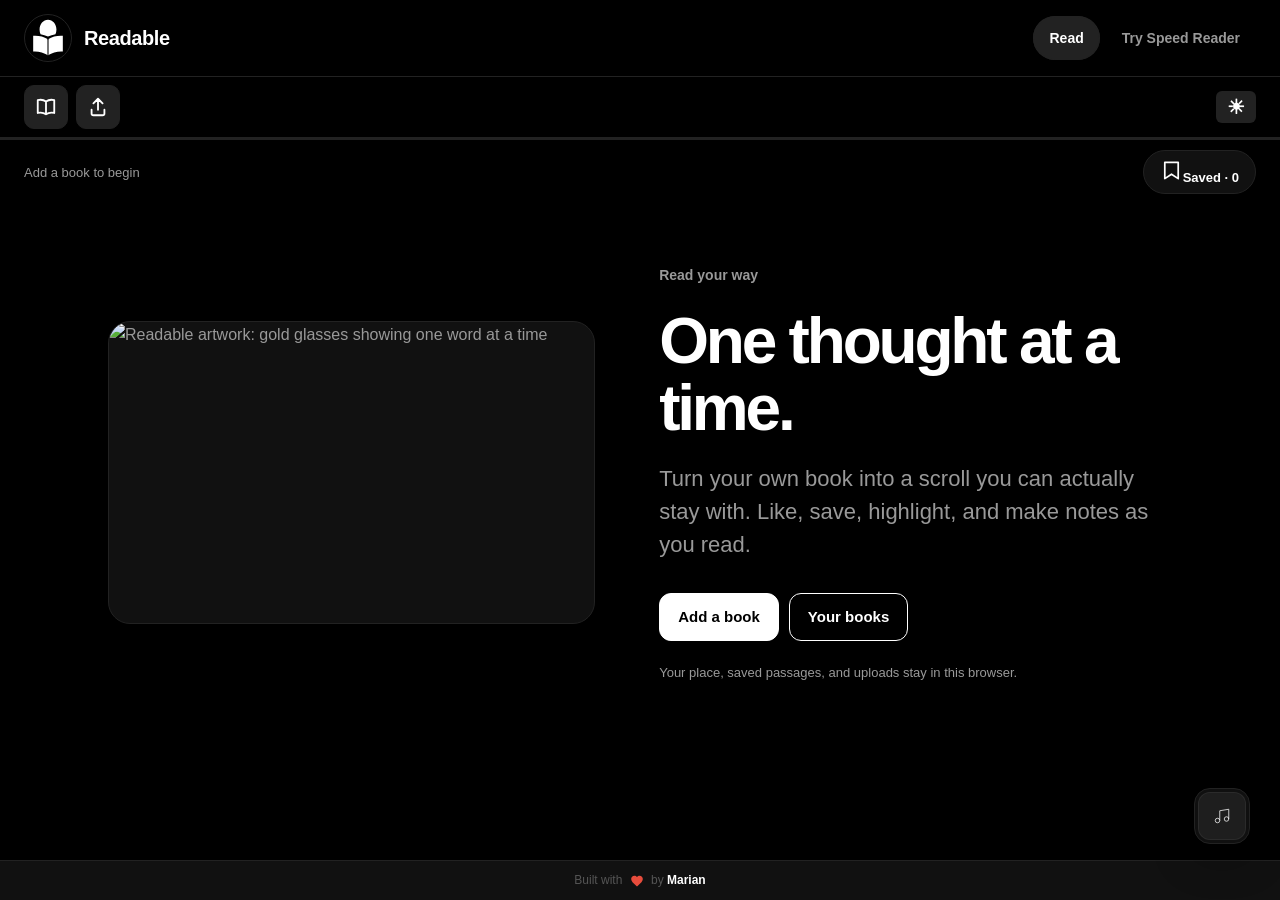
==== index.html @ e6e32c48 "Add Saved search and refine Readable logo" ====
<!DOCTYPE html>
<html lang="en">
<head>
  <meta charset="UTF-8" />
  <meta name="viewport" content="width=device-width, initial-scale=1.0, viewport-fit=cover" />
  <title>Readable · One thought at a time</title>

  <!-- Favicon and Site Metadata -->
  <link rel="icon" type="image/png" href="https://mariangasinu.com/wp-content/uploads/2025/12/Black-White-Minimalist-Business-Logo-1080-x-1080-px-2.png" />
  <link rel="apple-touch-icon" href="https://mariangasinu.com/wp-content/uploads/2025/12/Black-White-Minimalist-Business-Logo-1080-x-1080-px-2.png" />

  <!-- Open Graph / Social Media Preview -->
  <meta property="og:title" content="Readable by Marian" />
  <meta property="og:description" content="Read one thought at a time. Like, save, highlight, and make notes as you go." />
  <meta property="og:image" content="https://mariangasinu.com/wp-content/uploads/2025/12/Black-White-Minimalist-Business-Logo-1080-x-1080-px-2.png" />
  <meta property="og:type" content="website" />

  <!-- Twitter Card -->
  <meta name="twitter:card" content="summary_large_image" />
  <meta name="twitter:title" content="Readable by Marian" />
  <meta name="twitter:description" content="Read one thought at a time. Like, save, highlight, and make notes as you go." />
  <meta name="twitter:image" content="https://mariangasinu.com/wp-content/uploads/2025/12/Black-White-Minimalist-Business-Logo-1080-x-1080-px-2.png" />

  <link rel="stylesheet" href="styles.css?v=saved-search-1" />
</head>

<body class="mode-feed" data-page="feed">
  <svg class="icon-sprite" aria-hidden="true" xmlns="http://www.w3.org/2000/svg">
    <symbol id="r-heart" viewBox="0 0 24 24"><path d="M20.8 4.6a5.5 5.5 0 0 0-7.8 0L12 5.7l-1.1-1.1a5.5 5.5 0 0 0-7.8 7.8L12 21l8.8-8.6a5.5 5.5 0 0 0 0-7.8Z"/></symbol>
    <symbol id="r-bookmark" viewBox="0 0 24 24"><path d="M5 3.5h14v17l-7-4.6-7 4.6z"/></symbol>
    <symbol id="r-note" viewBox="0 0 24 24"><path d="M12 4v16M4 12h16"/></symbol>
    <symbol id="r-restart" viewBox="0 0 24 24"><path d="M20 7v5h-5M19 12a7 7 0 1 1-2-5"/></symbol>
    <symbol id="r-highlight" viewBox="0 0 24 24"><path d="m4 17 9-9 4 4-9 9H4zM12 9l3-3 4 4-3 3M3 22h18"/></symbol>
  </svg>

  <div class="mode-bar">
    <a class="brand" href="index.html" aria-label="Readable home"><span class="brand__logo" role="img" aria-label="Readable"></span><span>Readable</span></a>
    <nav class="page-nav" aria-label="Reading pages">
      <a href="index.html" aria-current="page">Read</a>
      <a href="speed-reader.html" >Try Speed Reader</a>
    </nav>
  </div>

  <div class="header">
    <div class="book-info">
      <button type="button" class="icon-btn" id="libraryButton" title="Your books" aria-label="Your books">
        <svg viewBox="0 0 24 24" aria-hidden="true"><path d="M12 6c-2.5-1.8-5.5-2.3-9-1.5v14c3.5-.8 6.5-.3 9 1.5m0-14c2.5-1.8 5.5-2.3 9-1.5v14c-3.5-.8-6.5-.3-9 1.5m0-14v14"></path></svg>
      </button>
      <button type="button" class="upload-label" id="uploadButton" title="Upload a pdf or txt file" aria-label="Upload a pdf or txt file">
        <svg viewBox="0 0 24 24" aria-hidden="true">
          <path d="M12 15V3M7 8l5-5 5 5M5 15v4a2 2 0 0 0 2 2h10a2 2 0 0 0 2-2v-4"></path>
        </svg>
      </button>
      <input type="file" id="fileUpload" accept="application/pdf,text/plain,.pdf,.txt" hidden />
      <select id="bookSelect" aria-hidden="true" tabindex="-1"><option value="" selected>Choose a book</option></select>
    </div>

    <div class="controls">
      <button id="themeToggle" class="icon-btn" title="Toggle theme">
        <span id="themeIcon" style="font-size: 20px;">☀︎</span>
      </button>

      <div class="wpm-control">
        <button id="decreaseWpm">−</button>
        <input type="number" id="wpmInput" value="350" min="50" max="1000" step="50" />
        <button id="increaseWpm">+</button>
        <span style="color: var(--text-secondary); font-size: 13px;">words/min</span>
      </div>

      <button id="playPause">Play</button>
      <button id="restart" class="secondary">Restart</button>
    </div>
  </div>

  <div class="book-container" id="bookContainer">
    <div class="book-page" id="bookPage">
      <div class="welcome">
        <div class="welcome-hero">
          <img class="hero-dark" src="https://mariangasinu.com/wp-content/uploads/2026/09/readable-dark-scaled.png" alt="Readable: gold glasses showing one word at a time" width="1600" height="992" decoding="async" />
          <img class="hero-light" src="https://mariangasinu.com/wp-content/uploads/2026/09/readable-light-scaled.png" alt="" width="1600" height="992" loading="lazy" decoding="async" />
        </div>
        <h1>
          <svg viewBox="0 0 24 24" style="width: 48px; height: 48px; display: inline-block; vertical-align: middle; margin-right: 12px; fill: var(--text-primary);">
            <path d="M21 5c-1.11-.35-2.33-.5-3.5-.5-1.95 0-4.05.4-5.5 1.5-1.45-1.1-3.55-1.5-5.5-1.5S2.45 4.9 1 6v14.65c0 .25.25.5.5.5.1 0 .15-.05.25-.05C3.1 20.45 5.05 20 6.5 20c1.95 0 4.05.4 5.5 1.5 1.35-.85 3.8-1.5 5.5-1.5 1.65 0 3.35.3 4.75 1.05.1.05.15.05.25.05.25 0 .5-.25.5-.5V6c-.6-.45-1.25-.75-2-1zm0 13.5c-1.1-.35-2.3-.5-3.5-.5-1.7 0-4.15.65-5.5 1.5V8c1.35-.85 3.8-1.5 5.5-1.5 1.2 0 2.4.15 3.5.5v11.5z"/>
          </svg>
          Speed Reader
        </h1>

        <div style="max-width: 600px; margin: 0 auto; text-align: left;">
          <p style="font-size: 18px; line-height: 1.8; margin-bottom: 30px;">
            Hi! I'm Marian, and I'm mostly a Product Designer (seriously considering calling myself a Design Engineer because why not).
            Anyway. Today I was scrolling through Twitter and came across a tweet that had reached 14M impressions as I type this.
            It was a speed reading thing and so of course this started because of Twitter.
          </p>

          <p style="font-size: 18px; line-height: 1.8; margin-bottom: 30px;">
            People were in the comments testing themselves, some were asking if someone can build an app that does this and you may not
            believe me when I say this, some other people in the comments were already replying to what they built, in literal minutes.
            I was intrigued, ngl. I've been trying to read more, but between life and a short attention span (sometimes), I don't always
            make time to finish books the way I want.
            So I thought: if people can build something like this that fast, I can probably build one for myself.
            I built this tool to help me (and now you!) read faster while staying focused. The current word lights up as you read,
            keeping your eyes moving smoothly through the text at your own comfortable pace.
          </p>

          <p style="font-size: 18px; line-height: 1.8; margin-bottom: 40px;">
            I plugged in one of my Apple Music playlists for the weirdos that listen to music while they read. It's just instrumentals though.
            Fast Reader highlights each word as you go, so your eyes don't wander and you stay locked in, as you should.
            Start at a comfortable speed, then ramp it up when you're ready.
            It's less about "being fast" and more about actually finishing what you start. Enjoy &lt;3
          </p>

          <div style="text-align: center; margin: 50px 0 30px;">
            <div style="font-size: 16px; color: var(--text-secondary); margin-bottom: 20px;">Ready to start?</div>
            <div style="font-size: 14px; color: var(--text-tertiary);">Tap the book icon for your library, or the upload icon to add a pdf or txt file.</div>
            <div style="font-size: 12px; color: var(--text-muted); margin-top: 10px;">pdf and txt files are processed and saved in this browser. Scanned pdfs may not work yet.</div>
          </div>

          <div style="border-top: 1px solid var(--border-color); padding-top: 30px; margin-top: 50px; text-align: center;">
            <p style="font-size: 13px; color: var(--text-muted); line-height: 1.6;">
              <strong>Note:</strong> Your uploaded books stay in this browser. Only upload files you have permission to read.
            </p>
          </div>
        </div>
      </div>
    </div>
  </div>

  <div class="feed-view" id="feedView" tabindex="0" aria-label="Scroll feed">
    <div class="feed-bar"><i id="feedBarFill"></i></div>
    <div class="feed-tools"><span id="feedBookName">Choose a book to begin</span><button type="button" id="savedFilter" aria-haspopup="dialog"><svg class="action-icon" aria-hidden="true"><use href="#r-bookmark"></use></svg>Saved · 0</button></div>
    <div id="feedList"></div>
  </div>

  <dialog class="saved-dialog" id="savedDialog" aria-labelledby="savedTitle">
    <div class="saved-head"><h2 id="savedTitle">Saved<span id="savedCount"></span></h2><button type="button" class="saved-close" id="savedClose" aria-label="Close saved"><svg viewBox="0 0 24 24" fill="none" aria-hidden="true"><path d="M5 5l14 14M19 5L5 19" /></svg></button></div>
    <label class="saved-search"><svg viewBox="0 0 24 24" fill="none" aria-hidden="true"><circle cx="10.8" cy="10.8" r="6.8"/><path d="m16 16 4.5 4.5"/></svg><input id="savedSearch" type="search" aria-label="Search saved items" placeholder="Search your saved items" autocomplete="off" /></label>
    <div class="saved-tabs" id="savedTabs" role="tablist" aria-label="Saved items"></div>
    <div class="saved-grid" id="savedGrid" role="tabpanel"></div>
  </dialog>

  <dialog class="saved-dialog note-dialog" id="noteDialog" aria-labelledby="noteTitle">
    <div class="saved-head"><h2 id="noteTitle">Note on this passage</h2><button type="button" class="saved-close" id="noteClose" aria-label="Close note"><svg viewBox="0 0 24 24" fill="none" aria-hidden="true"><path d="M5 5l14 14M19 5L5 19" /></svg></button></div>
    <form class="note-form" id="noteForm"><p id="noteSource"></p><blockquote id="noteQuote"></blockquote><label for="noteText">Your note</label><textarea id="noteText" rows="6" placeholder="What do you want to remember?" required></textarea><button type="submit">Save note</button></form>
  </dialog>

  <div class="selection-bar" id="selectionBar" hidden><span>Selected text</span><button type="button" data-selection-action="highlight"><svg class="action-icon" aria-hidden="true"><use href="#r-highlight"></use></svg>Highlight</button><button type="button" data-selection-action="note"><svg class="action-icon" aria-hidden="true"><use href="#r-note"></use></svg>Note</button></div>

  <dialog class="saved-dialog library-dialog" id="libraryDialog" aria-labelledby="libraryTitle">
    <div class="saved-head"><h2 id="libraryTitle">Your books</h2><button type="button" class="saved-close" id="libraryClose" aria-label="Close books"><svg viewBox="0 0 24 24" fill="none" aria-hidden="true"><path d="M5 5l14 14M19 5L5 19" /></svg></button></div>
    <div class="library-list" id="libraryList"></div>
  </dialog>

  <div class="progress-bar" id="progressBar"></div>

  <div class="stats" id="stats" style="display: none;">
    <span id="wordCount"></span>
    <span id="timeRemaining"></span>
  </div>

  <!-- MUSIC PLAYER -->
  <div class="music-player collapsed" id="musicPlayer">
    <button type="button" class="player-mini" id="playerMini" title="Open music player" aria-label="Open music player">
      <span class="player-mini__icon" aria-hidden="true">
        <svg viewBox="0 0 24 24">
          <path d="M9 18V5l12-2v13"></path>
          <circle cx="6" cy="18" r="3"></circle>
          <circle cx="18" cy="16" r="3"></circle>
        </svg>
      </span>
    </button>

    <!-- Expanded sheet -->
    <div class="player-content" id="playerContent" role="dialog" aria-label="Music player">
      <div class="player-top">
        <div class="player-header" id="playerHeader">
          <div class="sheet-handle" aria-hidden="true"></div>
          <h3>
            <svg viewBox="0 0 24 24" style="width: 18px; height: 18px; display: inline-block; vertical-align: middle; fill: var(--text-primary);">
              <path d="M12 3v10.55c-.59-.34-1.27-.55-2-.55-2.21 0-4 1.79-4 4s1.79 4 4 4 4-1.79 4-4V7h4V3h-6z"/>
            </svg>
            Music
          </h3>
          <button type="button" class="stop-music" id="stopMusicExpanded">Stop</button>
          <button type="button" class="close-player" id="closePlayer" title="Close player" aria-label="Close player">×</button>
        </div>
        <div class="player-controls">
          <a href="https://music.apple.com/us/playlist/speed-reader-playlist/pl.u-xlyNBBNTG7lEyx" target="_blank" rel="noopener" id="openAppleMusic">Open in Apple Music ↗</a>
        </div>
      </div>

      <div class="album-art">
        <iframe
          id="appleMusicFrame"
          data-src="https://embed.music.apple.com/us/playlist/speed-reader-playlist/pl.u-xlyNBBNTG7lEyx"
          src="https://embed.music.apple.com/us/playlist/speed-reader-playlist/pl.u-xlyNBBNTG7lEyx"
          allow="autoplay *; encrypted-media *; fullscreen *; clipboard-write"
          sandbox="allow-forms allow-popups allow-same-origin allow-scripts allow-storage-access-by-user-activation allow-top-navigation-by-user-activation"
        ></iframe>
      </div>

      <div class="player-help">
        Use Apple Music to play or pause. Stop ends playback here.
      </div>
    </div>
  </div>

  <!-- FOOTER -->
  <div class="footer">
    Built with
    <svg viewBox="0 0 24 24" style="width: 14px; height: 14px; display: inline-block; vertical-align: middle; margin: 0 4px; fill: #e74c3c;">
      <path d="M12 21.35l-1.45-1.32C5.4 15.36 2 12.28 2 8.5 2 5.42 4.42 3 7.5 3c1.74 0 3.41.81 4.5 2.09C13.09 3.81 14.76 3 16.5 3 19.58 3 22 5.42 22 8.5c0 3.78-3.4 6.86-8.55 11.54L12 21.35z"/>
    </svg>
    by <a href="https://mariangasinu.com" target="_blank" rel="noopener">Marian</a>
  </div>

  <script>
    const footer = document.querySelector('.footer');
    const setFooterHeight = () => document.documentElement.style.setProperty('--footer-height', footer.getBoundingClientRect().height + 'px');
    setFooterHeight();
    window.addEventListener('resize', setFooterHeight);
    if ('ResizeObserver' in window) new ResizeObserver(setFooterHeight).observe(footer);
  </script>

<script src="https://cdnjs.cloudflare.com/ajax/libs/pdf.js/3.11.174/pdf.min.js"></script>
<script src="reader.js?v=saved-search-1" defer></script>
</body>
</html>
---- styles.css ----
* { margin: 0; padding: 0; box-sizing: border-box; }
    button, input, select, textarea { font-family: inherit; }

    html {
      overflow-x: hidden;
      width: 100%;
      max-width: 100vw;
    }

    :root{
      --bg-primary:#000;
      --bg-secondary:#111;
      --bg-tertiary:#222;
      --text-primary:#fff;
      --text-secondary:#999;
      --text-tertiary:#666;
      --text-muted:#555;
      --text-dimmed:#444;
      --border-color:#222;
      --accent:#fff;
      --scrollbar-track:#111;
      --scrollbar-thumb:#333;
      --welcome-glow: rgba(255,255,255,0.03);

      --player-bg: rgba(17,17,17,0.95);
      --player-hover: rgba(34,34,34,0.95);
    }

    body.light-mode{
      --bg-primary:#f4fcff;
      --bg-secondary:#fff;
      --bg-tertiary:#f0f0f0;
      --text-primary:#0f172a;
      --text-secondary:#64748b;
      --text-tertiary:#94a3b8;
      --text-muted:#cbd5e1;
      --text-dimmed:#e2e8f0;
      --border-color:#e2e8f0;
      --accent:#0f172a;
      --scrollbar-track:#f1f5f9;
      --scrollbar-thumb:#cbd5e1;
      --welcome-glow: rgba(15,23,42,0.03);

      --player-bg: rgba(255,255,255,0.95);
      --player-hover: rgba(240,240,240,0.95);
    }

    body{
      font-family:-apple-system,BlinkMacSystemFont,'SF Pro Text','SF Pro Display','Helvetica Neue',Arial,sans-serif;
      background:var(--bg-primary);
      color:var(--text-tertiary);
      overflow-x: hidden;
      width: 100%;
      max-width: 100vw;
      height:100vh;
      height:100dvh;
      -webkit-tap-highlight-color:transparent;
      display:flex;
      flex-direction:column;
      transition: background-color .3s ease, color .3s ease;
    }


    /* MODE SWITCH + SCROLL FEED (Latch-style "reading now") */
    .mode-bar{display:grid;grid-template-columns:1fr auto;align-items:center;gap:10px;padding:14px 24px;background:var(--bg-primary)}
    .brand{justify-self:start;display:inline-flex;align-items:center;gap:12px;text-decoration:none;color:var(--text-primary)}
    .brand__logo{--d:48px;flex:0 0 auto;display:block;width:var(--d);height:var(--d);border-radius:50%;background:#000 url("brand-mark.svg") no-repeat center / cover;border:1px solid var(--border-color)}
    .brand span{font-size:20px;font-weight:700;letter-spacing:-.02em}
    .brand:focus-visible{outline:2px solid var(--text-primary);outline-offset:4px;border-radius:8px}
    .mode-switch{display:inline-flex;gap:4px;padding:5px;border-radius:16px;background:var(--bg-tertiary);border:1px solid var(--border-color)}
    .mode-switch button{border:0;background:none;color:var(--text-secondary);font:inherit;font-size:16px;font-weight:500;padding:11px 26px;border-radius:12px;cursor:pointer;transition:background-color .2s,color .2s}
    .mode-switch button[aria-selected="true"]{background:var(--bg-primary);color:var(--text-primary);box-shadow:inset 0 0 0 2px var(--text-primary)}
    .mode-switch button:focus-visible{outline:2px solid var(--text-primary);outline-offset:2px}
    body:not(.mode-feed) .feed-view{display:none}
    body.mode-feed .book-container,body.mode-feed #progressBar,body.mode-feed #stats,
    body.mode-feed .wpm-control,body.mode-feed #playPause,body.mode-feed #restart{display:none!important}
    .feed-view{flex:1;min-height:0;position:relative;overflow-y:auto;scroll-snap-type:y mandatory;overscroll-behavior:contain;background:var(--bg-primary)}
    .feed-bar{position:sticky;top:0;z-index:5;height:3px;background:var(--border-color)}
    .feed-bar i{display:block;height:100%;width:0;background:var(--text-primary);transition:width .2s}
    .feed-slide{min-height:calc(var(--fh,80vh) - 3px);scroll-snap-align:start;scroll-snap-stop:always;display:flex;flex-direction:column;justify-content:center;gap:22px;max-width:760px;margin:0 auto;padding:40px 28px;content-visibility:auto;contain-intrinsic-size:auto 520px}
    .feed-meta{display:flex;flex-wrap:wrap;gap:6px 10px;font-size:14px;color:var(--text-secondary)}
    .feed-meta b{color:var(--text-primary);font-weight:500}
    .feed-text{font-size:clamp(22px,3.2vw,34px);line-height:1.45;color:var(--text-primary);font-weight:600;letter-spacing:-.01em}
    .feed-acts{display:flex;gap:10px;color:var(--text-secondary)}
    .feed-acts button{display:inline-flex;align-items:center;gap:6px;border:1px solid var(--border-color);background:none;color:inherit;font:inherit;font-size:14px;padding:8px 14px;border-radius:999px;cursor:pointer}
    .feed-acts button:hover{background:var(--bg-tertiary);color:var(--text-primary)}
    .feed-acts button.on{color:var(--text-primary);border-color:var(--text-primary)}
    .feed-empty{margin:auto;max-width:420px;text-align:center;padding:40px 24px;color:var(--text-secondary);line-height:1.6}
    .feed-empty h2{color:var(--text-primary);font-weight:600;margin-bottom:10px}
    .feed-empty ol{list-style:none;counter-reset:step;display:grid;gap:16px;margin:22px 0 0;padding:0;text-align:left}
    .feed-empty li{counter-increment:step;display:grid;grid-template-columns:32px 1fr;gap:12px;align-items:start}
    .feed-empty li::before{content:counter(step);display:grid;place-items:center;width:32px;height:32px;border-radius:50%;border:1px solid var(--border-color);color:var(--text-primary);font-size:14px;font-weight:600}
    .feed-empty li b{display:block;color:var(--text-primary);font-weight:600}
    .feed-empty__note{margin-top:22px;font-size:13px}
    .feed-tools{position:sticky;top:3px;z-index:4;display:flex;justify-content:flex-end;padding:10px 16px 0;pointer-events:none}
    .feed-tools button{pointer-events:auto;border:1px solid var(--border-color);background:var(--bg-secondary);color:var(--text-secondary);font:inherit;font-size:13px;padding:8px 14px;min-height:36px;border-radius:999px;cursor:pointer}
    .saved-dialog{margin:auto;width:min(820px,calc(100% - 24px));max-height:calc(100dvh - 24px);padding:0;border:1px solid var(--border-color);border-radius:24px;background:var(--bg-primary);color:var(--text-primary);overflow:hidden}
    .saved-dialog[open]{display:flex;flex-direction:column}
    .saved-dialog::backdrop{background:rgba(0,0,0,.65);backdrop-filter:blur(3px)}
    .saved-head{display:flex;align-items:center;justify-content:space-between;gap:12px;padding:20px 24px;border-bottom:1px solid var(--border-color)}
    .saved-head h2{font-size:22px;font-weight:600;color:var(--text-primary)}
    .saved-head span{color:var(--text-secondary);font-size:14px;margin-left:8px;font-weight:400}
    .saved-close{display:grid;place-items:center;flex:0 0 44px;width:44px;height:44px;padding:0;border:0;border-radius:0;background:transparent;color:var(--text-primary);appearance:none;cursor:pointer}
    .saved-close svg{width:22px;height:22px;stroke:currentColor;stroke-width:2;stroke-linecap:round}
    .saved-close:focus{outline:none}
    .saved-close:focus-visible{outline:2px solid var(--text-primary);outline-offset:2px;border-radius:4px}
    .saved-grid{overflow-y:auto;padding:20px;display:grid;grid-template-columns:repeat(2,minmax(0,1fr));gap:14px;align-content:start}
    .saved-card{display:flex;flex-direction:column;gap:10px;min-width:0;padding:16px;border:1.5px solid var(--text-primary);border-radius:16px;background:var(--bg-primary)}
    .saved-card .feed-meta{font-size:12px}
    .saved-card .feed-meta b{display:-webkit-box;flex-basis:100%;-webkit-box-orient:vertical;-webkit-line-clamp:2;overflow:hidden}
    .saved-card p{display:-webkit-box;-webkit-box-orient:vertical;-webkit-line-clamp:7;overflow:hidden;font-size:16px;line-height:1.4;color:var(--text-primary);font-weight:600;letter-spacing:-.01em}
    .saved-card.expanded p{display:block;overflow:visible}
    .saved-card .saved-expand{align-self:flex-start;margin-top:0;padding:0;min-height:28px;border:0;color:var(--text-secondary)}
    .saved-card .saved-expand:hover{border:0}
    .saved-card button{align-self:flex-start;margin-top:auto;border:1px solid var(--border-color);background:none;color:var(--text-secondary);font:inherit;font-size:13px;padding:8px 14px;min-height:36px;border-radius:999px;cursor:pointer}
    .saved-card button:hover{color:var(--text-primary);border-color:var(--text-primary)}
    .saved-empty{grid-column:1/-1;text-align:center;padding:60px 20px;color:var(--text-secondary);line-height:1.6}
    .saved-empty h3{color:var(--text-primary);margin-bottom:8px;font-weight:600}
    @media (max-width:768px){.saved-dialog{width:100%;max-height:100dvh;height:100dvh;border-radius:0;border:0}.saved-grid{padding:12px;gap:10px}.saved-card{padding:12px;gap:8px;border-radius:14px}.saved-card p{font-size:14px;line-height:1.35}.saved-head{padding:14px 16px}}
    .feed-slide{padding-bottom:calc(40px + env(safe-area-inset-bottom))}
    @media (max-width:768px){
      .mode-bar{grid-template-columns:1fr;justify-items:center;padding:12px 12px 8px;gap:10px}
      .brand{justify-self:center}
      .brand__logo{--d:44px}
      .brand span{font-size:18px}
      .mode-switch{width:100%;max-width:420px}
      .mode-switch button{flex:1;padding:12px 10px;font-size:15px;min-height:44px}
      .header{padding:8px 12px !important;gap:8px !important;flex-wrap:wrap}
      .book-info{width:100%;flex-wrap:nowrap;gap:8px !important}
      .book-info .icon-btn,.upload-label{flex:0 0 44px;width:44px;height:44px;padding:0 !important;justify-content:center}
      .upload-label svg{width:20px;height:20px}
      .controls{width:100%;justify-content:space-between;flex-wrap:nowrap;gap:8px !important}
      .controls button,.wpm-control button{min-height:44px;min-width:40px}
      .controls .icon-btn{flex:0 0 auto;width:40px;padding:0}
      .wpm-control{gap:4px !important;flex:0 0 auto}
      .wpm-control span{display:none}
      .wpm-control input{width:48px;min-height:44px;padding:0 2px}
      #playPause,#restart{flex:1 1 0;min-width:0;padding-left:8px;padding-right:8px}
      body.mode-feed .header{flex-wrap:nowrap}
      body.mode-feed .book-info{width:auto;flex:1;min-width:0}
      body.mode-feed .controls{width:auto}
      .feed-slide{padding:24px 20px calc(110px + env(safe-area-inset-bottom));gap:18px}
      .feed-text{font-size:clamp(22px,6vw,28px);line-height:1.42}
      .feed-acts{flex-wrap:wrap;gap:8px}
      .feed-acts button{min-height:44px;padding:10px 16px}
    }

    /* HEADER */
    .header{
      padding:15px 30px;
      background:var(--bg-secondary);
      border-bottom:1px solid var(--border-color);
      display:flex;
      justify-content:space-between;
      align-items:center;
      flex-wrap:wrap;
      gap:15px;
      width: 100%;
      max-width: 100vw;

      /* IMPORTANT: on mobile, keep it usable + clickable */
      position: sticky;
      top: 0;
      z-index: 3000;

      transition: background-color .3s ease, border-color .3s ease;
    }

    .book-info{
      display:flex;
      gap:20px;
      align-items:center;
      max-width: 100%;
    }

    .book-info .icon-btn,
    .upload-label{
      background:var(--bg-tertiary);
      color:var(--text-primary);
      border:1px solid var(--border-color);
      width:44px;
      height:44px;
      padding:0;
      border-radius:10px;
      cursor:pointer;
      transition:all .3s ease;
      display:inline-flex;
      align-items:center;
      justify-content:center;
    }

    .upload-label{
      flex:0 0 44px;
    }

    .upload-label:hover{ background:var(--text-dimmed); }

    .upload-label input,#bookSelect{ display:none; }

    .upload-label svg,.book-info .icon-btn svg{
      width:22px;
      height:22px;
      stroke:currentColor;
      fill:none;
      stroke-width:2;
      stroke-linecap:round;
      stroke-linejoin:round;
    }

    .library-dialog{width:min(520px,calc(100% - 24px))}
    .library-list{overflow-y:auto;padding:16px;display:grid;gap:10px;align-content:start}
    .library-row{display:flex;align-items:center;gap:10px;min-width:0;padding:8px;border:1px solid var(--border-color);border-radius:12px}
    .library-open{flex:1;min-width:0;text-align:left;background:none;color:var(--text-primary);font:inherit;font-weight:600;padding:10px;border-radius:8px;overflow:hidden;text-overflow:ellipsis;white-space:nowrap}
    .library-remove{flex:0 0 40px;width:40px;height:40px;padding:0;border:0;background:none;color:var(--text-secondary);font-size:22px;border-radius:8px}
    .library-remove:hover{color:var(--text-primary);background:var(--bg-tertiary)}
    .library-close-current{width:100%;min-height:44px;text-align:left;padding:10px 16px;border:1px solid var(--border-color);border-radius:12px;background:var(--bg-tertiary);color:var(--text-primary);font:inherit;font-weight:600}
    .library-empty{padding:40px 20px;text-align:center;color:var(--text-secondary);line-height:1.5}
    .library-empty p{margin-top:8px}
    .library-dialog .saved-head{flex:0 0 auto}
    @media (max-width:768px){.library-dialog{width:100%;height:100dvh;max-height:100dvh;border:0;border-radius:0}}

    .controls{
      display:flex;
      gap:15px;
      align-items:center;
      flex-wrap:wrap;
    }

    .wpm-control{
      display:flex;
      gap:8px;
      align-items:center;
    }

    .wpm-control input{
      width:70px;
      background:var(--bg-tertiary);
      border:1px solid var(--border-color);
      color:var(--text-primary);
      padding:6px;
      border-radius:6px;
      text-align:center;
      font-size:13px;
      transition:all .3s ease;
    }

    .wpm-control button,
    .icon-btn{
      background:var(--bg-tertiary);
      border:none;
      color:var(--text-primary);
      width:32px;
      height:32px;
      border-radius:6px;
      cursor:pointer;
      font-size:20px;
      display:flex;
      align-items:center;
      justify-content:center;
      transition:all .2s ease;
      user-select:none;
      -webkit-tap-highlight-color: transparent;
    }

    .icon-btn svg{
      width:18px;
      height:18px;
    }

    .wpm-control button:hover,
    .icon-btn:hover{ background:var(--text-dimmed); }

    button{
      background:var(--text-primary);
      color:var(--bg-primary);
      border:none;
      padding:8px 20px;
      border-radius:6px;
      font-size:13px;
      font-weight:600;
      cursor:pointer;
      transition:all .2s;
      -webkit-tap-highlight-color: transparent;
    }
    button:hover{ opacity:.9; }
    button.secondary{
      background:var(--bg-tertiary);
      color:var(--text-primary);
    }
    button.secondary:hover{ background:var(--text-dimmed); }

    /* BOOK AREA */
    .book-container{
      flex:1;
      overflow-y:auto;
      overflow-x: hidden;
      padding:60px;
      display:flex;
      justify-content:center;
      position:relative;
      scroll-behavior:smooth;
      width: 100%;
      max-width: 100vw;

      /* important: breathing room so player doesn't cover content */
      padding-bottom: 160px;
      -webkit-overflow-scrolling: touch;
    }

    .book-page{
      max-width:800px;
      width:100%;
    }

    .chapter-title{
      color:var(--text-secondary);
      font-size:28px;
      font-weight:600;
      margin-bottom:40px;
      text-align:left;
      word-wrap: break-word;
    }

    .text-content{
      font-size:20px;
      line-height:1.8;
      text-align:left;
      color:var(--text-tertiary);
      font-weight:600;
      word-wrap: break-word;
    }

    .word{
      display:inline;
      transition:color .15s ease;
      cursor:default;
    }
    .word.current{
      color:var(--text-primary);
      font-weight:600;
    }
    .word.past{ color:var(--text-dimmed); }

    .progress-bar{
      position:fixed;
      bottom:0;
      left:0;
      height:3px;
      background:var(--accent);
      width:0%;
      transition:width .1s linear;
      z-index:2000;
    }

    .stats{
      position:fixed;
      bottom:80px;
      left:50%;
      transform:translateX(-50%);
      color:var(--text-muted);
      font-size:12px;
      display:flex;
      gap:20px;
      background:var(--bg-secondary);
      padding:8px 16px;
      border-radius:20px;
      z-index:1500;
      border:1px solid var(--border-color);
      max-width: calc(100vw - 40px);
    }

    .welcome{
      text-align:center;
      color:var(--text-secondary);
      padding:100px 40px;
      position:relative;
      max-width: 100%;
    }

    .welcome-hero{
      width:min(100%, 640px);
      margin:0 auto 36px;
      border-radius:22px;
      overflow:hidden;
      border:1px solid var(--border-color);
      background:var(--bg-secondary);
      box-shadow:0 18px 40px rgba(0,0,0,0.16);
      position:relative;
      z-index:1;
    }

    body.light-mode .welcome-hero{
      box-shadow:0 18px 40px rgba(15,23,42,0.10);
    }

    .welcome-hero img{
      display:block;
      width:100%;
      height:auto;
    }

    .welcome-hero .hero-light{display:none}
    body.light-mode .welcome-hero .hero-light{display:block}
    body.light-mode .welcome-hero .hero-dark{display:none}

    .welcome::before{
      content:'';
      position:absolute;
      top:0;
      left:50%;
      transform:translateX(-50%);
      width:400px;
      height:400px;
      background:radial-gradient(circle,var(--welcome-glow) 0%, transparent 70%);
      pointer-events:none;
    }

    .welcome h1{
      font-size:48px;
      margin-bottom:40px;
      color:var(--text-primary);
      position:relative;
      word-wrap: break-word;
    }

    .welcome p{
      font-size:18px;
      line-height:1.6;
      margin-bottom:30px;
      color:var(--text-tertiary);
      word-wrap: break-word;
    }

    /* FOOTER */
    .footer{
      padding:12px 30px;
      background:var(--bg-secondary);
      border-top:1px solid var(--border-color);
      text-align:center;
      font-size:12px;
      color:var(--text-muted);
      z-index:2500;
      width: 100%;
      max-width: 100vw;
    }
    .footer a{
      color:var(--text-primary);
      text-decoration:none;
      font-weight:600;
      transition:opacity .2s;
    }
    .footer a:hover{ opacity:.7; }

    /* SCROLLBAR */
    .book-container::-webkit-scrollbar{ width:8px; }
    .book-container::-webkit-scrollbar-track{ background:var(--scrollbar-track); }
    .book-container::-webkit-scrollbar-thumb{
      background:var(--scrollbar-thumb);
      border-radius:4px;
    }
    .book-container::-webkit-scrollbar-thumb:hover{ background:var(--text-dimmed); }

    /* =========================
       MUSIC PLAYER (IMPROVED)
       ========================= */

    .music-player{
      position:fixed;
      bottom:calc(var(--footer-height, 48px) + 16px + env(safe-area-inset-bottom));
      right:30px;
      z-index:3500;
      width:56px;
      max-width:none;
    }
    .music-player.expanded{width:min(380px,calc(100% - 60px))}

    /* Mini bar (visible in collapsed state) */
    .player-mini{
      width: 56px;
      height: 56px;
      background: var(--player-bg);
      border: 1px solid var(--border-color);
      border-radius: 16px;
      display: flex;
      align-items: center;
      justify-content: center;
      padding: 0;
      backdrop-filter: blur(20px);
      box-shadow: 0 12px 40px rgba(0,0,0,0.35);
      cursor: pointer;
      -webkit-tap-highlight-color: transparent;
    }

    .player-mini:hover{
      background: var(--player-hover);
      transform: translateY(-1px);
      box-shadow: 0 16px 50px rgba(0,0,0,0.42);
    }

    .player-mini__icon{
      width: 48px;
      height: 48px;
      border-radius: 12px;
      background: rgba(255,255,255,0.06);
      display: flex;
      align-items: center;
      justify-content: center;
      border: 1px solid rgba(255,255,255,0.06);
    }
    body.light-mode .player-mini__icon{
      background: rgba(15,23,42,0.06);
      border: 1px solid rgba(15,23,42,0.08);
    }

    .player-mini__icon svg{
      width: 18px;
      height: 18px;
      stroke: var(--text-primary);
      fill: none;
    }

    /* Expanded panel */
    .player-content{
      display:none;
      background:var(--player-bg);
      border:1px solid var(--border-color);
      border-radius:22px;
      padding:18px;
      backdrop-filter: blur(20px);
      box-shadow: 0 20px 60px rgba(0,0,0,0.45);
      width:100%;
      max-height: 520px;
      overflow-x:hidden;
      overflow-y:auto;
    }

    .music-player.expanded .player-content{ display:block; }
    .music-player.expanded .player-mini{ display:none; }

    .player-top{
      position:sticky;
      top:0;
      z-index:2;
      background:var(--player-bg);
      padding:8px 0 10px;
    }

    .player-header{
      display:flex;
      justify-content:space-between;
      align-items:center;
      gap: 12px;
      position:relative;
    }

    /* little drag handle so it feels like a sheet */
    .sheet-handle{
      position:absolute;
      top:-8px;
      left:50%;
      transform:translateX(-50%);
      width: 44px;
      height: 5px;
      border-radius: 999px;
      background: rgba(255,255,255,0.14);
    }
    body.light-mode .sheet-handle{ background: rgba(15,23,42,0.16); }

    .player-header h3{
      color:var(--text-primary);
      font-size:16px;
      font-weight:700;
      display:flex;
      align-items:center;
      gap: 8px;
    }

    .close-player{
      background:none;
      border:none;
      color:var(--text-secondary);
      cursor:pointer;
      font-size:24px;
      padding:0;
      width:36px;
      height:36px;
      display:flex;
      align-items:center;
      justify-content:center;
      border-radius:10px;
      transition: all .2s ease;
      -webkit-tap-highlight-color: transparent;
    }
    .close-player:hover{ background: var(--bg-tertiary); }

    .album-art{
      width:100%;
      height: 260px; /* bigger so Apple controls are visible */
      background:var(--bg-tertiary);
      border-radius:14px;
      margin-bottom:12px;
      overflow:hidden;
      box-shadow: 0 10px 30px rgba(0,0,0,0.28);
    }

    .album-art iframe{
      width:100%;
      height:100%;
      border:none;
      border-radius:14px;
      overflow:hidden;
    }

    .stop-music{
      flex:0 0 auto;
      min-height:36px;
      border:1px solid var(--border-color);
      border-radius:10px;
      background:var(--bg-tertiary);
      color:var(--text-primary);
      font:inherit;
      font-size:13px;
      font-weight:600;
      padding:6px 12px;
      cursor:pointer;
    }
    .player-controls{display:flex;align-items:center;justify-content:space-between;gap:10px;margin-top:8px}
    .player-controls a{
      color:var(--text-primary);
      font-size:13px;
      font-weight:600;
      text-decoration:none;
    }
    .player-controls a:hover{text-decoration:underline}
    .player-controls a:focus-visible,.stop-music:focus-visible,.close-player:focus-visible{outline:2px solid var(--text-primary);outline-offset:2px}

    .player-help{
      text-align:center;
      color:var(--text-tertiary);
      font-size:12px;
      padding: 8px 0 0;
      line-height: 1.4;
    }

    /* MOBILE */
    @media (max-width: 768px){
      .book-container{
        padding:30px 20px;
        padding-bottom: 180px;
      }
      .text-content{ font-size:18px; line-height:1.7; }
      .chapter-title{ font-size:24px; margin-bottom:30px; }
      .header{
        padding:12px 16px;
        gap: 10px;
      }
      .book-info{
        gap:10px;
        flex-wrap:wrap;
      }
      .upload-label{
        padding:8px 12px;
        font-size:13px;
      }
      .stats{
        bottom: 16px;
        font-size: 11px;
        gap: 12px;
        padding: 6px 12px;
      }

      /* Music player positioning: small when collapsed, bottom-sheet when expanded */
      .music-player{
        bottom: calc(var(--footer-height, 48px) + 12px + env(safe-area-inset-bottom));
        left:auto;
        right: 12px;
        width:56px;
      }
      .music-player.expanded{left:auto;right:12px;width:min(380px,calc(100% - 24px));max-width:none}

      /* One music button opens the player. */
      .music-player.collapsed{
        width: 56px;
        left: auto;
        right: 12px;
      }
      .music-player.collapsed .player-mini{
        width: 56px;
        height: 56px;
      }

      /* Expanded = bottom sheet */
      .player-content{
        width: 100%;
        max-height: min(72vh, calc(100dvh - var(--footer-height, 48px) - 90px));
        overflow-x:hidden;
        overflow-y:auto;
        padding: 14px;
      }
      .album-art{ height: 280px; }

      .welcome{
        padding: 60px 20px;
      }
      .welcome-hero{
        width:100%;
        margin-bottom:28px;
        border-radius:18px;
      }
      .welcome h1{ font-size:36px; }
      .welcome h1 svg{
        width: 36px !important;
        height: 36px !important;
        margin-right: 8px !important;
      }
      .welcome p {
        font-size: 16px;
      }
    }

/* Readable and Speed Reader are separate pages with a shared library. */
.mode-bar{border-bottom:1px solid var(--border-color)}
.page-nav{display:flex;align-items:center;gap:6px;justify-self:end}
.page-nav a{display:inline-flex;align-items:center;justify-content:center;min-height:44px;padding:9px 16px;border-radius:999px;color:var(--text-secondary);text-decoration:none;font-size:14px;font-weight:600;white-space:nowrap}
.page-nav a:hover,.page-nav a[aria-current="page"]{background:var(--bg-tertiary);color:var(--text-primary)}
.page-nav a[aria-current="page"]{box-shadow:inset 0 0 0 1px var(--border-color)}
.page-nav a:focus-visible,.feed-tools button:focus-visible,.feed-acts button:focus-visible,.feed-empty button:focus-visible{outline:2px solid var(--text-primary);outline-offset:3px}
body.mode-feed .header{background:var(--bg-primary);border-bottom:0;padding:8px 24px}
body.mode-feed .book-info{gap:8px}
body.mode-feed .feed-view{scroll-padding-top:45px}
.feed-tools{align-items:center;gap:8px;justify-content:flex-start;padding:10px 24px 4px;background:var(--bg-primary)}
.feed-tools span{min-width:0;max-width:min(42vw,350px);overflow:hidden;text-overflow:ellipsis;white-space:nowrap;color:var(--text-secondary);font-size:13px;margin-right:auto}
.feed-tools button{font-weight:600;color:var(--text-primary);min-height:40px;padding:8px 16px}
.feed-slide{min-height:calc(var(--fh,80vh) - 55px);padding-top:50px}
.feed-acts button{min-height:42px;font-weight:600}
.feed-empty{display:grid;grid-template-columns:minmax(0,.95fr) minmax(0,1fr);align-items:center;gap:clamp(28px,5vw,64px);max-width:1120px;text-align:left;padding:clamp(32px,5vw,64px) 28px}
.feed-empty .feed-hero{width:100%;max-width:none;margin:0}
.feed-empty-copy{min-width:0}
.feed-eyebrow{font-size:14px;letter-spacing:0;font-weight:600;color:var(--text-secondary)}
.feed-empty h2{font-size:clamp(36px,6vw,64px);line-height:1.05;letter-spacing:-.05em;margin:20px 0}
.feed-empty-copy>p:not(.feed-empty__note){font-size:clamp(17px,2.1vw,22px);line-height:1.5;color:var(--text-secondary)}
.feed-empty-actions{display:flex;flex-wrap:wrap;gap:10px;margin:32px 0 18px}
.feed-empty-actions button{min-height:48px;padding:12px 18px;border:1px solid var(--text-primary);border-radius:12px;background:var(--text-primary);color:var(--bg-primary);font-size:15px;font-weight:600;cursor:pointer}
.feed-empty-actions button+button{background:transparent;color:var(--text-primary)}
.library-section{font-size:14px;letter-spacing:0;color:var(--text-secondary);font-weight:600;padding:14px 8px 2px}
.library-add{min-height:46px;padding:11px 16px;border:1px solid var(--text-primary);border-radius:12px;background:var(--text-primary);color:var(--bg-primary);font:inherit;font-size:14px;font-weight:600;text-align:left;cursor:pointer}
.library-add:focus-visible{outline:2px solid var(--text-primary);outline-offset:3px}
@media(max-width:768px){
  .mode-bar{grid-template-columns:1fr auto;justify-items:stretch;padding:10px 14px;gap:6px}
  .brand{justify-self:start}.brand__logo{--d:36px}.brand span{font-size:17px}
  .page-nav{gap:0}.page-nav a{font-size:12px;padding:8px 10px}
  body.mode-feed .header{padding:6px 14px!important}
  .feed-tools{padding:7px 14px 4px}.feed-tools span{max-width:34vw}
  .feed-slide{padding-top:42px;padding-bottom:calc(90px + env(safe-area-inset-bottom))}
  .feed-empty{grid-template-columns:1fr;gap:30px;padding:32px 22px}.feed-empty .feed-hero{max-width:480px}
}

/* Passage actions and personal reading tools */
.icon-sprite{position:absolute;width:0;height:0;overflow:hidden}
.action-icon{width:23px;height:23px;flex:none;fill:none;stroke:currentColor;stroke-width:1.8;stroke-linecap:round;stroke-linejoin:round}
.feed-slide{width:100%;max-width:900px}
.feed-reading{display:grid;grid-template-columns:minmax(0,1fr) 76px;align-items:center;gap:18px}
.feed-text{min-width:0;user-select:text;-webkit-user-select:text}
.feed-text mark{padding:0 .04em;border-radius:3px;background:rgba(231,190,82,.58);color:inherit}
body.light-mode .feed-text mark{background:#f3d77d;color:var(--text-primary)}
.feed-acts{display:flex;flex-direction:column;align-items:center;gap:8px;color:var(--text-secondary)}
.feed-acts button{display:flex;flex-direction:column;justify-content:center;align-items:center;gap:5px;width:70px;min-height:61px;padding:6px 2px;border:0;border-radius:12px;background:transparent;color:inherit;font-size:13px;font-weight:500;line-height:1.1}
.feed-acts button:hover,.feed-acts button:focus-visible{background:var(--bg-tertiary);color:var(--text-primary)}
.feed-acts button.on{border:0;color:var(--text-primary)}
.feed-acts button.on[data-act="like"] .action-icon,.feed-acts button.on[data-act="saved"] .action-icon{fill:currentColor}
.feed-acts .action-icon{width:27px;height:27px}
.feed-tip{color:var(--text-secondary);font-size:13px}
.selection-bar{position:fixed;z-index:3500;left:50%;bottom:calc(var(--footer-height,48px) + 22px);transform:translateX(-50%);display:flex;align-items:center;gap:8px;padding:7px;border:1px solid var(--border-color);border-radius:16px;background:var(--bg-secondary);color:var(--text-primary);box-shadow:0 12px 40px rgba(0,0,0,.3);white-space:nowrap}
.selection-bar[hidden]{display:none}
.selection-bar span{padding:0 8px;color:var(--text-secondary);font-size:13px}
.selection-bar button{display:inline-flex;align-items:center;gap:5px;min-height:40px;padding:7px 12px;border:1px solid var(--border-color);border-radius:10px;background:var(--bg-primary);color:var(--text-primary);font:inherit;font-size:13px;font-weight:600;cursor:pointer}
.selection-bar .action-icon{width:18px;height:18px}
.saved-tabs{display:flex;gap:8px;flex:none;overflow-x:auto;padding:14px 20px 10px;border-bottom:1px solid var(--border-color);scrollbar-width:none}
.saved-search{display:flex;align-items:center;gap:10px;min-height:48px;margin:16px 20px 0;padding:0 14px;border:1px solid var(--border-color);border-radius:12px;background:var(--bg-secondary);color:var(--text-secondary)}
.saved-search:focus-within{border-color:var(--text-primary)}
.saved-search svg{width:20px;height:20px;flex:none;stroke:currentColor;stroke-width:1.8;stroke-linecap:round}
.saved-search input{width:100%;min-width:0;height:46px;padding:0;border:0;outline:0;background:transparent;color:var(--text-primary);font:inherit;font-size:16px}
.saved-search input::placeholder{color:var(--text-secondary)}
.saved-tabs::-webkit-scrollbar{display:none}
.saved-tabs button{flex:none;min-height:42px;padding:8px 15px;border:1px solid var(--border-color);border-radius:999px;background:transparent;color:var(--text-secondary);font:inherit;font-size:14px;font-weight:600;cursor:pointer}
.saved-tabs button[aria-selected="true"]{background:var(--text-primary);border-color:var(--text-primary);color:var(--bg-primary)}
.saved-tabs button span{font-weight:400;margin-left:4px}
.saved-grid{flex:1;min-height:0}
.saved-card{gap:12px}
.saved-card .saved-quote{display:block;overflow:visible;font-size:16px;line-height:1.5}
.saved-card .saved-note-text{display:block;overflow:visible;padding-top:10px;border-top:1px solid var(--border-color);font-size:15px;font-weight:400;white-space:pre-wrap}
.saved-card-actions{display:flex;flex-wrap:wrap;gap:8px;margin-top:auto}
.saved-card .saved-card-actions button{margin-top:0}
.note-dialog{width:min(650px,calc(100% - 24px))}
.note-form{display:grid;gap:12px;overflow-y:auto;padding:24px;color:var(--text-primary)}
.note-form>p{font-size:13px;color:var(--text-secondary)}
.note-form blockquote{max-height:180px;overflow-y:auto;margin:0;padding:14px 16px;border-left:3px solid var(--text-primary);border-radius:4px;background:var(--bg-secondary);line-height:1.45}
.note-form label{font-size:14px;font-weight:600}
.note-form textarea{width:100%;min-height:150px;resize:vertical;padding:14px;border:1px solid var(--border-color);border-radius:12px;outline:none;background:var(--bg-secondary);color:var(--text-primary);font:inherit;font-size:16px;line-height:1.5}
.note-form textarea:focus{border-color:var(--text-primary)}
.note-form>button{min-height:46px;border:0;border-radius:12px;background:var(--text-primary);color:var(--bg-primary);font:inherit;font-weight:600;cursor:pointer}
@media(max-width:768px){
  dialog.saved-dialog,dialog.library-dialog,dialog.note-dialog{position:fixed;inset:0;margin:0;width:100vw;max-width:100vw;height:100dvh;max-height:100dvh;border:0;border-radius:0}
  .saved-head{padding:calc(12px + env(safe-area-inset-top)) 20px 16px}
  .saved-search{margin:14px 16px 0}
  .saved-tabs{padding:12px 16px}
  .saved-grid{grid-template-columns:1fr;padding:14px 16px calc(24px + env(safe-area-inset-bottom))}
  .note-form{padding:20px 22px calc(30px + env(safe-area-inset-bottom))}
  .feed-slide{padding-inline:20px}
  .feed-reading{grid-template-columns:minmax(0,1fr) 58px;gap:8px}
  .feed-acts{gap:4px}
  .feed-acts button{width:58px;min-height:57px;font-size:12px;padding:5px 0}
  .feed-acts .action-icon{width:25px;height:25px}
  .selection-bar{width:max-content;max-width:calc(100vw - 20px);bottom:calc(var(--footer-height,48px) + 15px)}
  .selection-bar span{display:none}
}
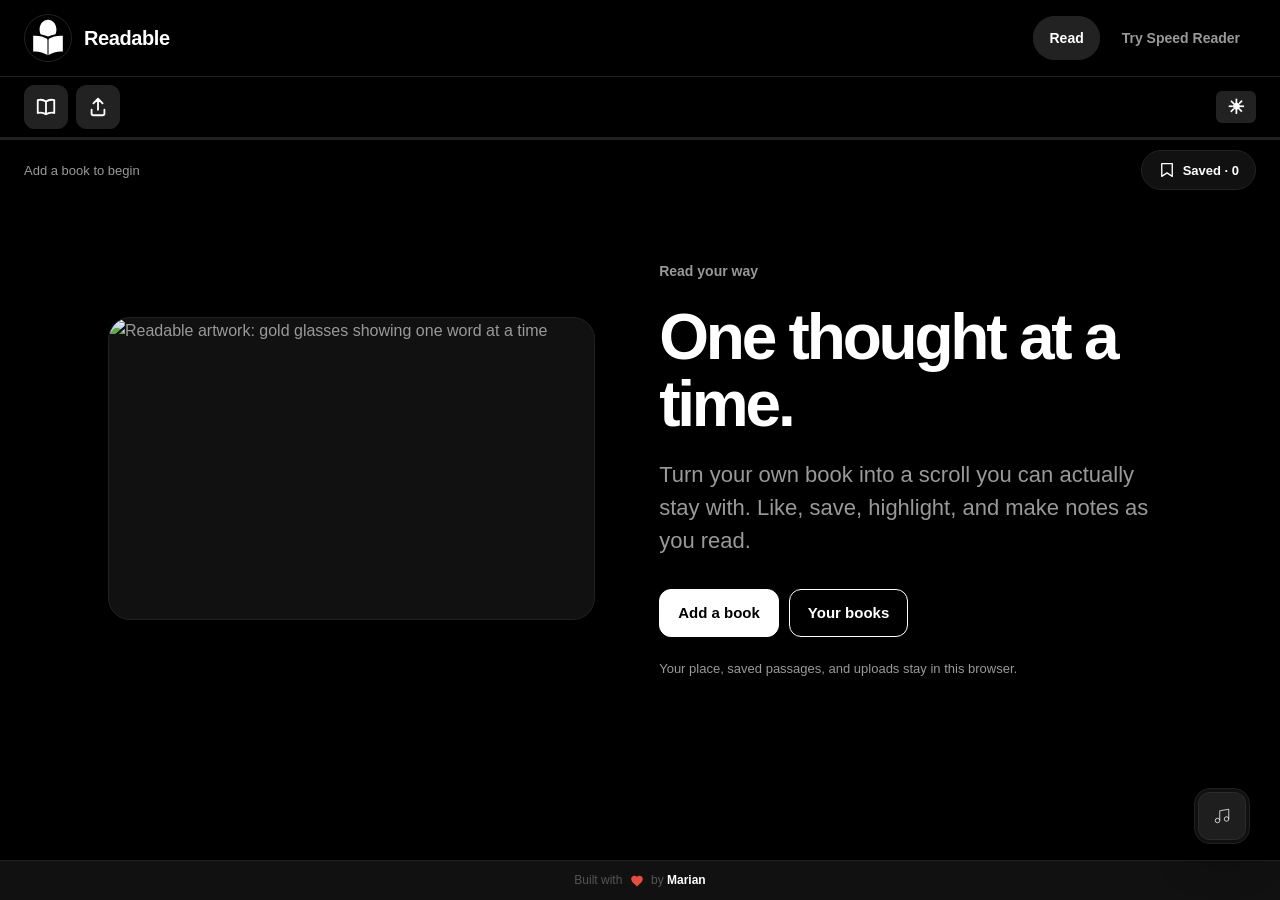
==== commit bbd6b464: "Align Saved bookmark icon with label" ====
--- a/index.html
+++ b/index.html
@@ -21,7 +21,7 @@
   <meta name="twitter:description" content="Read one thought at a time. Like, save, highlight, and make notes as you go." />
   <meta name="twitter:image" content="https://mariangasinu.com/wp-content/uploads/2025/12/Black-White-Minimalist-Business-Logo-1080-x-1080-px-2.png" />
 
-  <link rel="stylesheet" href="styles.css?v=saved-search-1" />
+  <link rel="stylesheet" href="styles.css?v=saved-icon-1" />
 </head>
 
 <body class="mode-feed" data-page="feed">
@@ -223,6 +223,6 @@
   </script>
 
 <script src="https://cdnjs.cloudflare.com/ajax/libs/pdf.js/3.11.174/pdf.min.js"></script>
-<script src="reader.js?v=saved-search-1" defer></script>
+<script src="reader.js?v=saved-icon-1" defer></script>
 </body>
 </html>
--- a/styles.css
+++ b/styles.css
@@ -731,6 +731,8 @@
 .feed-tools{align-items:center;gap:8px;justify-content:flex-start;padding:10px 24px 4px;background:var(--bg-primary)}
 .feed-tools span{min-width:0;max-width:min(42vw,350px);overflow:hidden;text-overflow:ellipsis;white-space:nowrap;color:var(--text-secondary);font-size:13px;margin-right:auto}
 .feed-tools button{font-weight:600;color:var(--text-primary);min-height:40px;padding:8px 16px}
+#savedFilter{display:inline-flex;align-items:center;justify-content:center;gap:7px;line-height:1;white-space:nowrap}
+#savedFilter .action-icon{display:block;width:18px;height:18px}
 .feed-slide{min-height:calc(var(--fh,80vh) - 55px);padding-top:50px}
 .feed-acts button{min-height:42px;font-weight:600}
 .feed-empty{display:grid;grid-template-columns:minmax(0,.95fr) minmax(0,1fr);align-items:center;gap:clamp(28px,5vw,64px);max-width:1120px;text-align:left;padding:clamp(32px,5vw,64px) 28px}
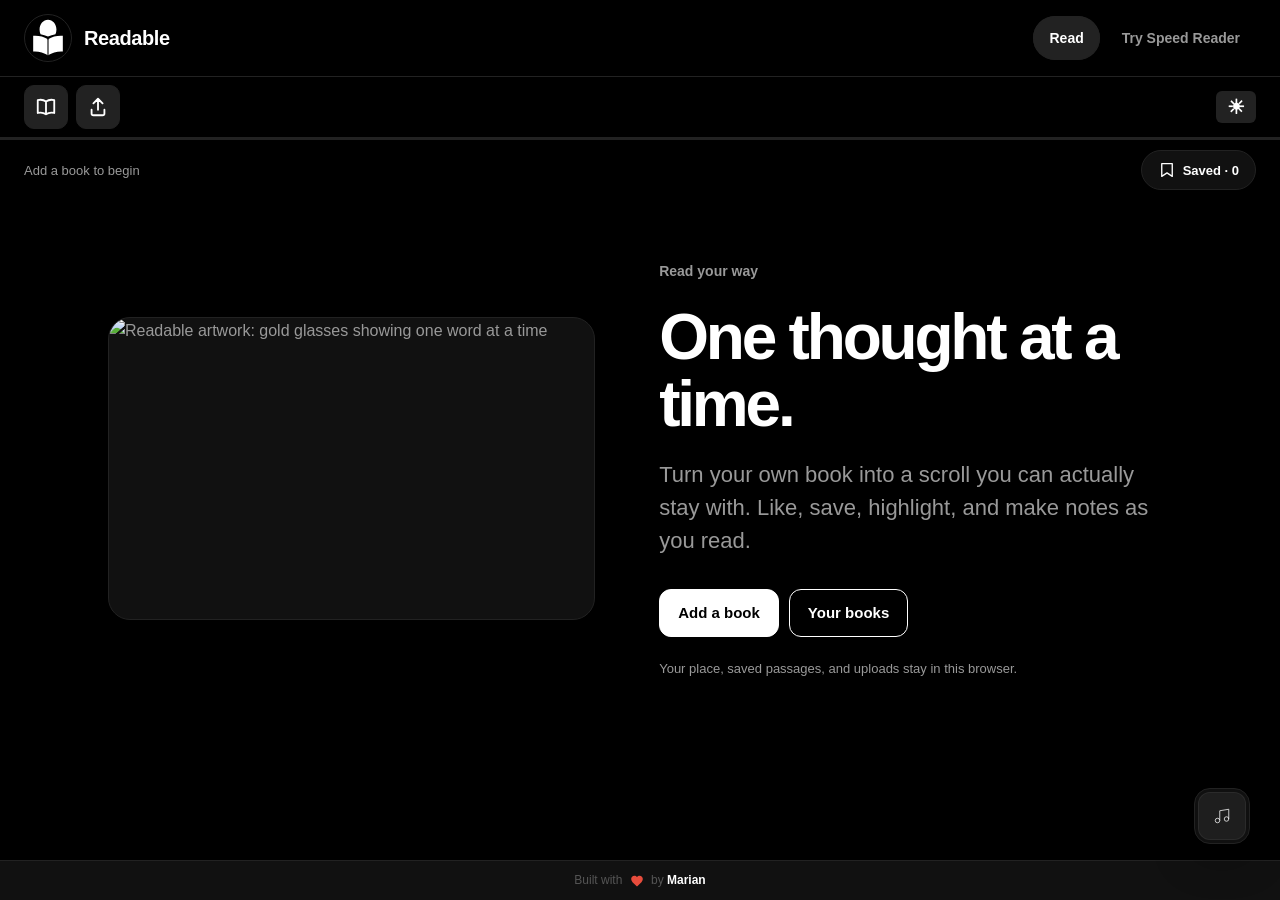
==== commit 3c853c22: "Add Readable home screen app icon" ====
--- a/index.html
+++ b/index.html
@@ -5,9 +5,13 @@
   <meta name="viewport" content="width=device-width, initial-scale=1.0, viewport-fit=cover" />
   <title>Readable · One thought at a time</title>
 
-  <!-- Favicon and Site Metadata -->
-  <link rel="icon" type="image/png" href="https://mariangasinu.com/wp-content/uploads/2025/12/Black-White-Minimalist-Business-Logo-1080-x-1080-px-2.png" />
-  <link rel="apple-touch-icon" href="https://mariangasinu.com/wp-content/uploads/2025/12/Black-White-Minimalist-Business-Logo-1080-x-1080-px-2.png" />
+  <!-- Home screen and browser icons -->
+  <meta name="theme-color" content="#000000" />
+  <meta name="apple-mobile-web-app-capable" content="yes" />
+  <meta name="apple-mobile-web-app-title" content="readable" />
+  <link rel="icon" type="image/svg+xml" href="app-icon.svg" />
+  <link rel="apple-touch-icon" sizes="180x180" href="apple-touch-icon.png" />
+  <link rel="manifest" href="manifest.json" />
 
   <!-- Open Graph / Social Media Preview -->
   <meta property="og:title" content="Readable by Marian" />
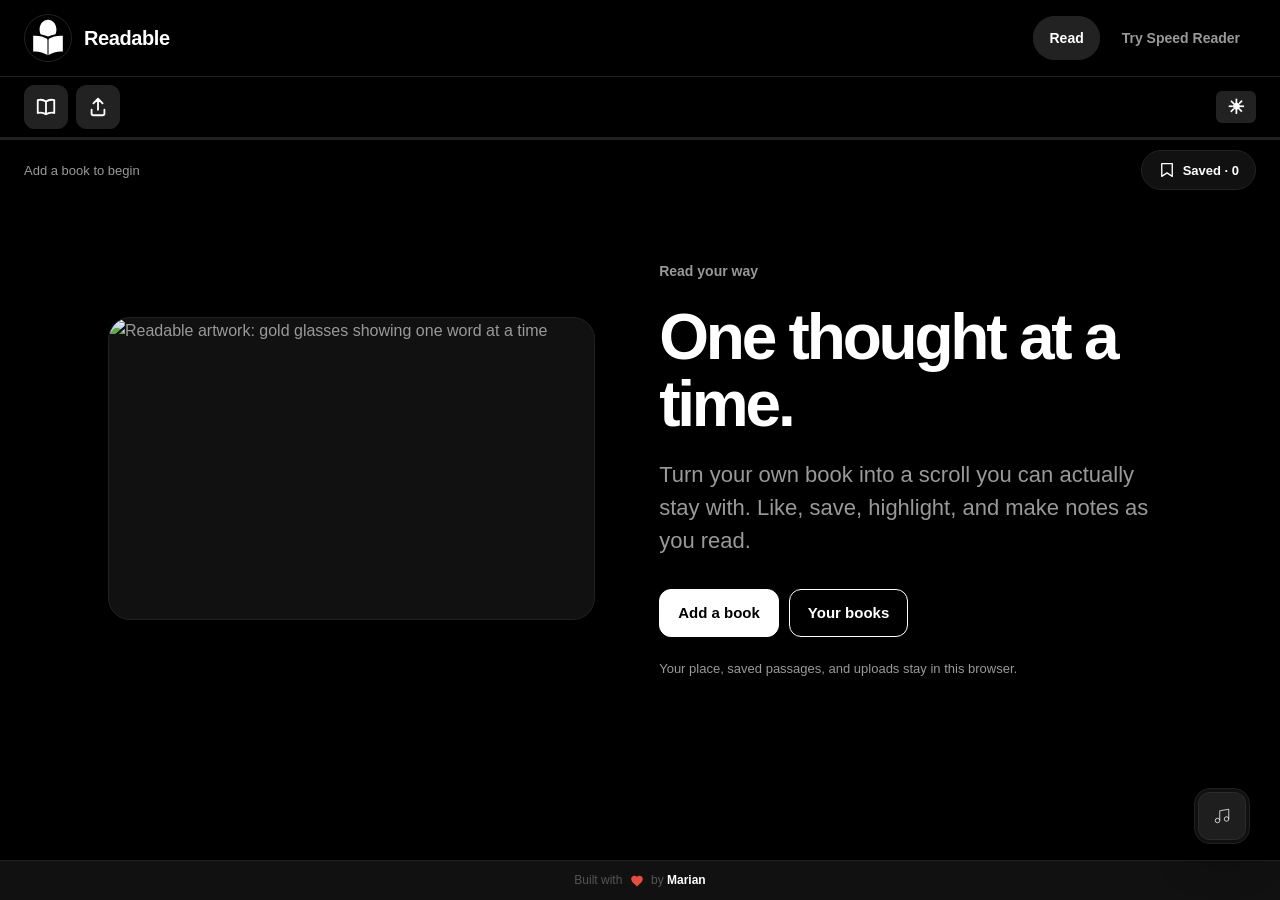
==== commit 9285a907: "Refresh Readable home icon references" ====
--- a/index.html
+++ b/index.html
@@ -9,21 +9,21 @@
   <meta name="theme-color" content="#000000" />
   <meta name="apple-mobile-web-app-capable" content="yes" />
   <meta name="apple-mobile-web-app-title" content="readable" />
-  <link rel="icon" type="image/svg+xml" href="app-icon.svg" />
-  <link rel="apple-touch-icon" sizes="180x180" href="apple-touch-icon.png" />
-  <link rel="manifest" href="manifest.json" />
+  <link rel="icon" type="image/png" sizes="192x192" href="readable-home-icon-192.png" />
+  <link rel="apple-touch-icon" href="readable-home-icon.png" />
+  <link rel="manifest" href="manifest.json?v=readable-icon-2" />
 
   <!-- Open Graph / Social Media Preview -->
   <meta property="og:title" content="Readable by Marian" />
   <meta property="og:description" content="Read one thought at a time. Like, save, highlight, and make notes as you go." />
-  <meta property="og:image" content="https://mariangasinu.com/wp-content/uploads/2025/12/Black-White-Minimalist-Business-Logo-1080-x-1080-px-2.png" />
+  <meta property="og:image" content="https://readable.mariangasinu.com/readable-home-icon.png" />
   <meta property="og:type" content="website" />
 
   <!-- Twitter Card -->
   <meta name="twitter:card" content="summary_large_image" />
   <meta name="twitter:title" content="Readable by Marian" />
   <meta name="twitter:description" content="Read one thought at a time. Like, save, highlight, and make notes as you go." />
-  <meta name="twitter:image" content="https://mariangasinu.com/wp-content/uploads/2025/12/Black-White-Minimalist-Business-Logo-1080-x-1080-px-2.png" />
+  <meta name="twitter:image" content="https://readable.mariangasinu.com/readable-home-icon.png" />
 
   <link rel="stylesheet" href="styles.css?v=saved-icon-1" />
 </head>
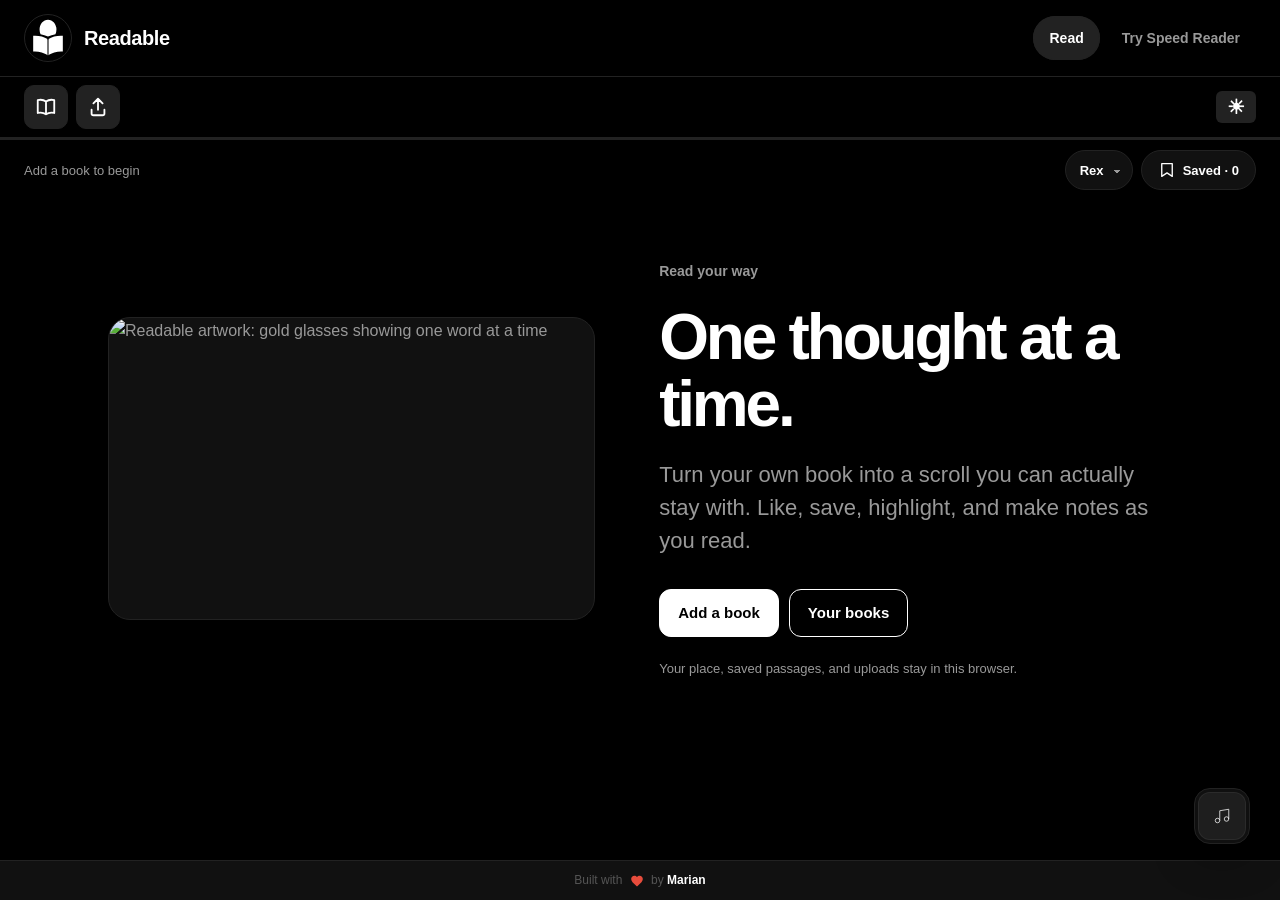
==== commit 6f80d348: "Listen: read passages aloud in Grok voices Each passage gets a Listen button that reads on through t" ====
--- a/index.html
+++ b/index.html
@@ -9,23 +9,23 @@
   <meta name="theme-color" content="#000000" />
   <meta name="apple-mobile-web-app-capable" content="yes" />
   <meta name="apple-mobile-web-app-title" content="readable" />
-  <link rel="icon" type="image/png" sizes="192x192" href="readable-home-icon-192.png" />
-  <link rel="apple-touch-icon" href="readable-home-icon.png" />
-  <link rel="manifest" href="manifest.json?v=readable-icon-2" />
+  <link rel="icon" type="image/png" sizes="192x192" href="readable-home-icon-white-192.png" />
+  <link rel="apple-touch-icon" href="readable-home-icon-white.png" />
+  <link rel="manifest" href="manifest.json?v=readable-icon-white" />
 
   <!-- Open Graph / Social Media Preview -->
   <meta property="og:title" content="Readable by Marian" />
   <meta property="og:description" content="Read one thought at a time. Like, save, highlight, and make notes as you go." />
-  <meta property="og:image" content="https://readable.mariangasinu.com/readable-home-icon.png" />
+  <meta property="og:image" content="https://readable.mariangasinu.com/readable-home-icon-white.png" />
   <meta property="og:type" content="website" />
 
   <!-- Twitter Card -->
   <meta name="twitter:card" content="summary_large_image" />
   <meta name="twitter:title" content="Readable by Marian" />
   <meta name="twitter:description" content="Read one thought at a time. Like, save, highlight, and make notes as you go." />
-  <meta name="twitter:image" content="https://readable.mariangasinu.com/readable-home-icon.png" />
-
-  <link rel="stylesheet" href="styles.css?v=saved-icon-1" />
+  <meta name="twitter:image" content="https://readable.mariangasinu.com/readable-home-icon-white.png" />
+
+  <link rel="stylesheet" href="styles.css?v=grok-voices-1" />
 </head>
 
 <body class="mode-feed" data-page="feed">
@@ -34,6 +34,8 @@
     <symbol id="r-bookmark" viewBox="0 0 24 24"><path d="M5 3.5h14v17l-7-4.6-7 4.6z"/></symbol>
     <symbol id="r-note" viewBox="0 0 24 24"><path d="M12 4v16M4 12h16"/></symbol>
     <symbol id="r-restart" viewBox="0 0 24 24"><path d="M20 7v5h-5M19 12a7 7 0 1 1-2-5"/></symbol>
+    <symbol id="r-play" viewBox="0 0 24 24"><path d="M7 4.5v15l12-7.5z"/></symbol>
+    <symbol id="r-pause" viewBox="0 0 24 24"><path d="M7 4.5v15M17 4.5v15"/></symbol>
     <symbol id="r-highlight" viewBox="0 0 24 24"><path d="m4 17 9-9 4 4-9 9H4zM12 9l3-3 4 4-3 3M3 22h18"/></symbol>
   </svg>
 
@@ -132,7 +134,7 @@
 
   <div class="feed-view" id="feedView" tabindex="0" aria-label="Scroll feed">
     <div class="feed-bar"><i id="feedBarFill"></i></div>
-    <div class="feed-tools"><span id="feedBookName">Choose a book to begin</span><button type="button" id="savedFilter" aria-haspopup="dialog"><svg class="action-icon" aria-hidden="true"><use href="#r-bookmark"></use></svg>Saved · 0</button></div>
+    <div class="feed-tools"><span id="feedBookName">Choose a book to begin</span><select id="voiceSelect" class="voice-select" aria-label="Reading voice"><option value="Rex">Rex</option><option value="Leo">Leo</option><option value="Sal">Sal</option><option value="Eve">Eve</option><option value="Ara">Ara</option></select><button type="button" id="savedFilter" aria-haspopup="dialog"><svg class="action-icon" aria-hidden="true"><use href="#r-bookmark"></use></svg>Saved · 0</button></div>
     <div id="feedList"></div>
   </div>
 
@@ -227,6 +229,6 @@
   </script>
 
 <script src="https://cdnjs.cloudflare.com/ajax/libs/pdf.js/3.11.174/pdf.min.js"></script>
-<script src="reader.js?v=saved-icon-1" defer></script>
+<script src="reader.js?v=grok-voices-1" defer></script>
 </body>
 </html>
--- a/styles.css
+++ b/styles.css
@@ -816,3 +816,9 @@
   .selection-bar{width:max-content;max-width:calc(100vw - 20px);bottom:calc(var(--footer-height,48px) + 15px)}
   .selection-bar span{display:none}
 }
+
+/* Reading voice picker, beside Saved */
+.voice-select{pointer-events:auto;border:1px solid var(--border-color);background:var(--bg-secondary);color:var(--text-primary);font:inherit;font-size:13px;font-weight:600;min-height:40px;padding:8px 28px 8px 14px;border-radius:999px;cursor:pointer;-webkit-appearance:none;appearance:none;
+  background-image:linear-gradient(45deg,transparent 50%,var(--text-secondary) 50%),linear-gradient(135deg,var(--text-secondary) 50%,transparent 50%);
+  background-position:calc(100% - 15px) 55%,calc(100% - 11px) 55%;background-size:4px 4px;background-repeat:no-repeat}
+.voice-select:focus-visible{outline:2px solid var(--text-primary);outline-offset:3px}
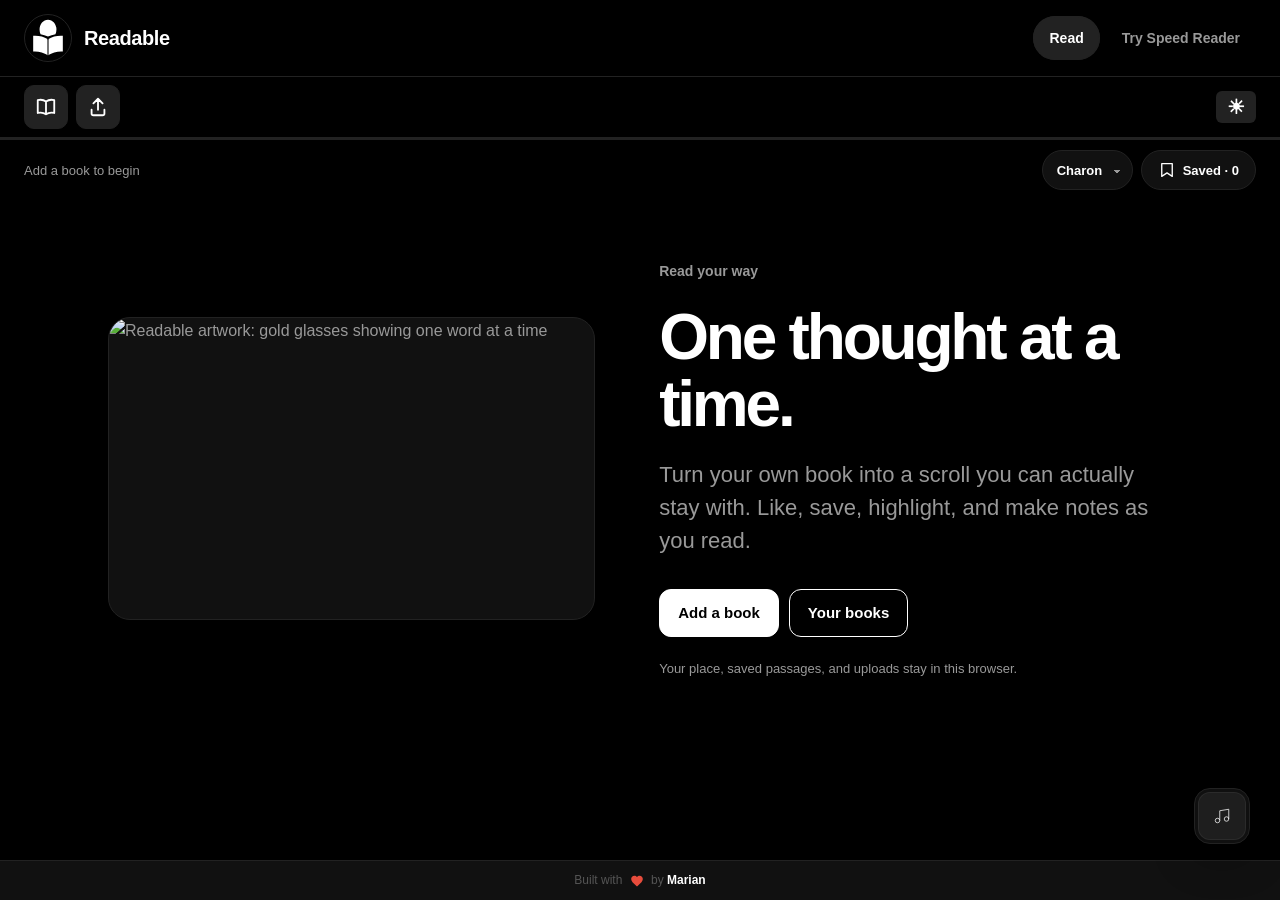
==== commit 19356f20: "Gemini voices, start books at the Introduction, tidier passages - Listen uses Latch's Gemini voices " ====
--- a/index.html
+++ b/index.html
@@ -25,7 +25,7 @@
   <meta name="twitter:description" content="Read one thought at a time. Like, save, highlight, and make notes as you go." />
   <meta name="twitter:image" content="https://readable.mariangasinu.com/readable-home-icon-white.png" />
 
-  <link rel="stylesheet" href="styles.css?v=grok-voices-1" />
+  <link rel="stylesheet" href="styles.css?v=voices-2" />
 </head>
 
 <body class="mode-feed" data-page="feed">
@@ -134,7 +134,7 @@
 
   <div class="feed-view" id="feedView" tabindex="0" aria-label="Scroll feed">
     <div class="feed-bar"><i id="feedBarFill"></i></div>
-    <div class="feed-tools"><span id="feedBookName">Choose a book to begin</span><select id="voiceSelect" class="voice-select" aria-label="Reading voice"><option value="Rex">Rex</option><option value="Leo">Leo</option><option value="Sal">Sal</option><option value="Eve">Eve</option><option value="Ara">Ara</option></select><button type="button" id="savedFilter" aria-haspopup="dialog"><svg class="action-icon" aria-hidden="true"><use href="#r-bookmark"></use></svg>Saved · 0</button></div>
+    <div class="feed-tools"><span id="feedBookName">Choose a book to begin</span><select id="voiceSelect" class="voice-select" aria-label="Reading voice"><option value="Charon">Charon</option><option value="Orus">Orus</option><option value="Iapetus">Iapetus</option><option value="Algieba">Algieba</option><option value="Puck">Puck</option><option value="Kore">Kore</option><option value="Aoede">Aoede</option><option value="Sulafat">Sulafat</option></select><button type="button" id="savedFilter" aria-haspopup="dialog"><svg class="action-icon" aria-hidden="true"><use href="#r-bookmark"></use></svg>Saved · 0</button></div>
     <div id="feedList"></div>
   </div>
 
@@ -229,6 +229,6 @@
   </script>
 
 <script src="https://cdnjs.cloudflare.com/ajax/libs/pdf.js/3.11.174/pdf.min.js"></script>
-<script src="reader.js?v=grok-voices-1" defer></script>
+<script src="reader.js?v=voices-2" defer></script>
 </body>
 </html>
--- a/styles.css
+++ b/styles.css
@@ -771,7 +771,6 @@
 .feed-acts button.on{border:0;color:var(--text-primary)}
 .feed-acts button.on[data-act="like"] .action-icon,.feed-acts button.on[data-act="saved"] .action-icon{fill:currentColor}
 .feed-acts .action-icon{width:27px;height:27px}
-.feed-tip{color:var(--text-secondary);font-size:13px}
 .selection-bar{position:fixed;z-index:3500;left:50%;bottom:calc(var(--footer-height,48px) + 22px);transform:translateX(-50%);display:flex;align-items:center;gap:8px;padding:7px;border:1px solid var(--border-color);border-radius:16px;background:var(--bg-secondary);color:var(--text-primary);box-shadow:0 12px 40px rgba(0,0,0,.3);white-space:nowrap}
 .selection-bar[hidden]{display:none}
 .selection-bar span{padding:0 8px;color:var(--text-secondary);font-size:13px}
